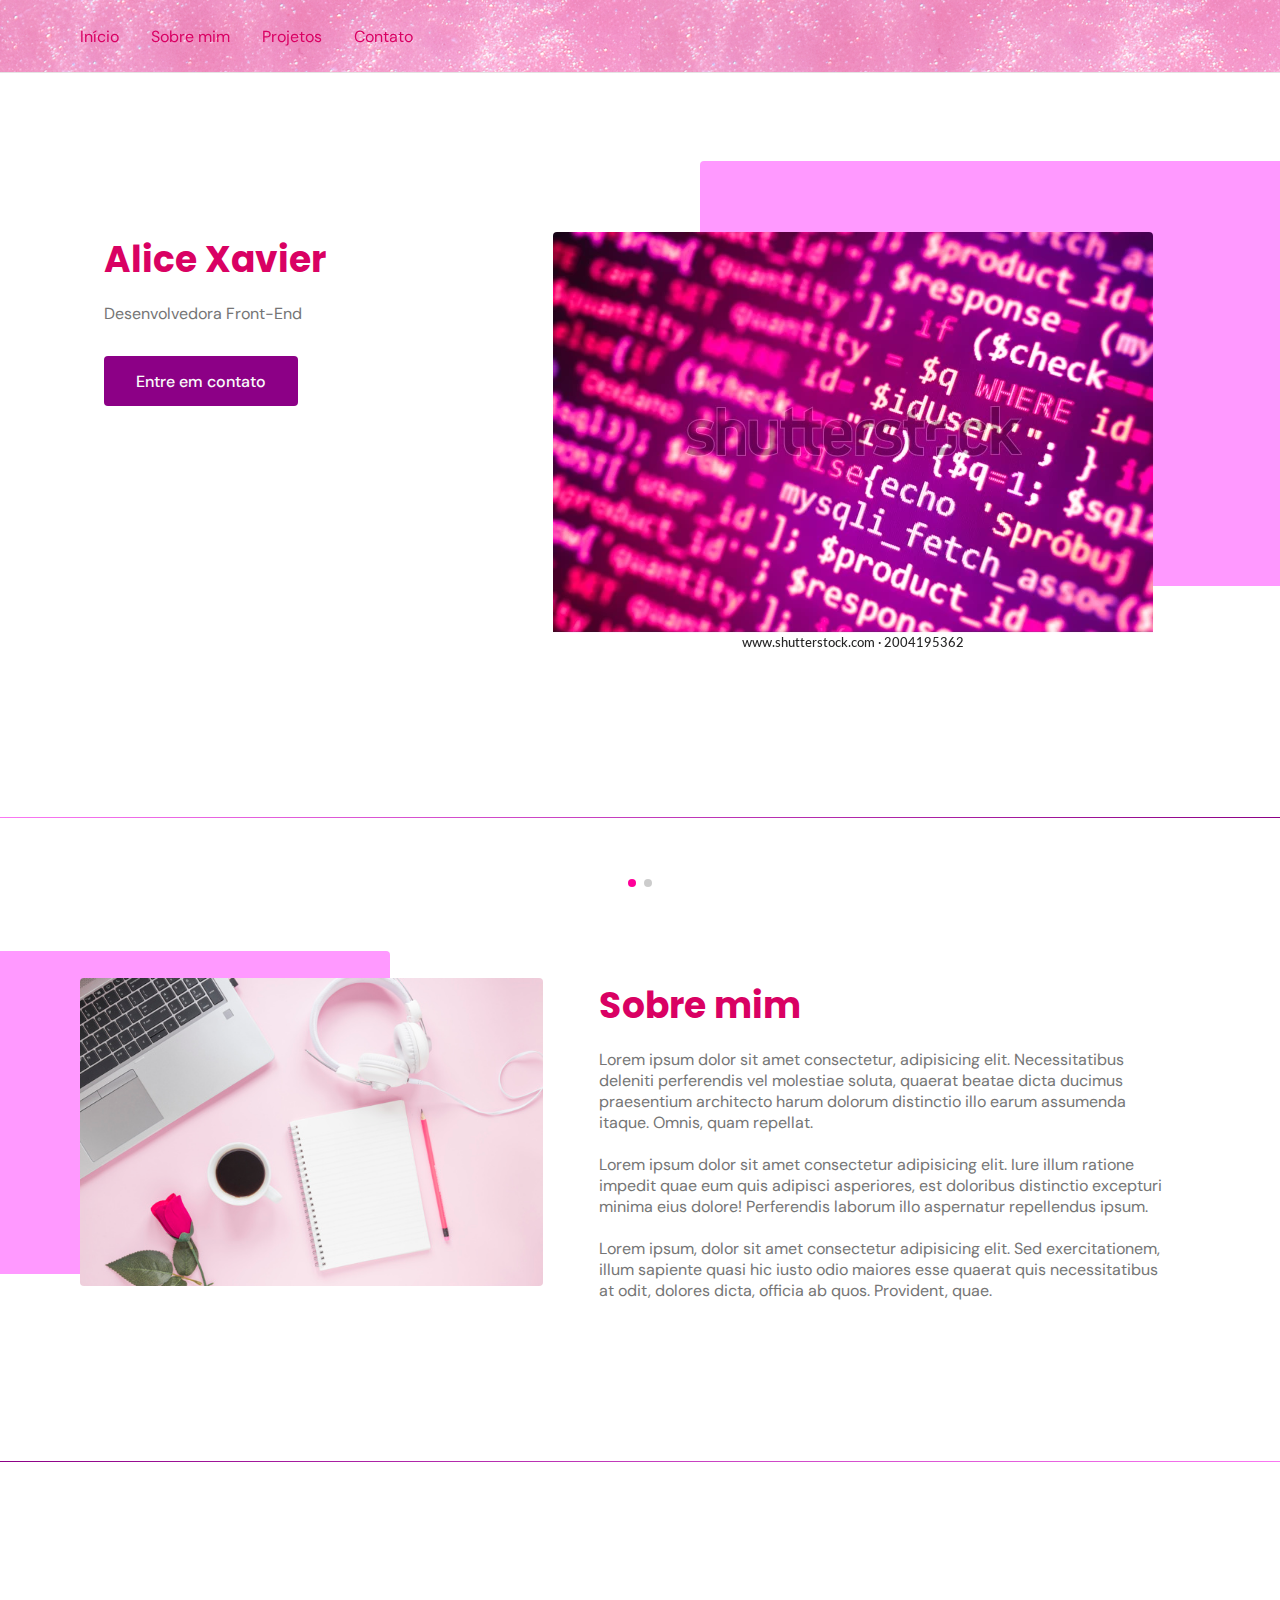
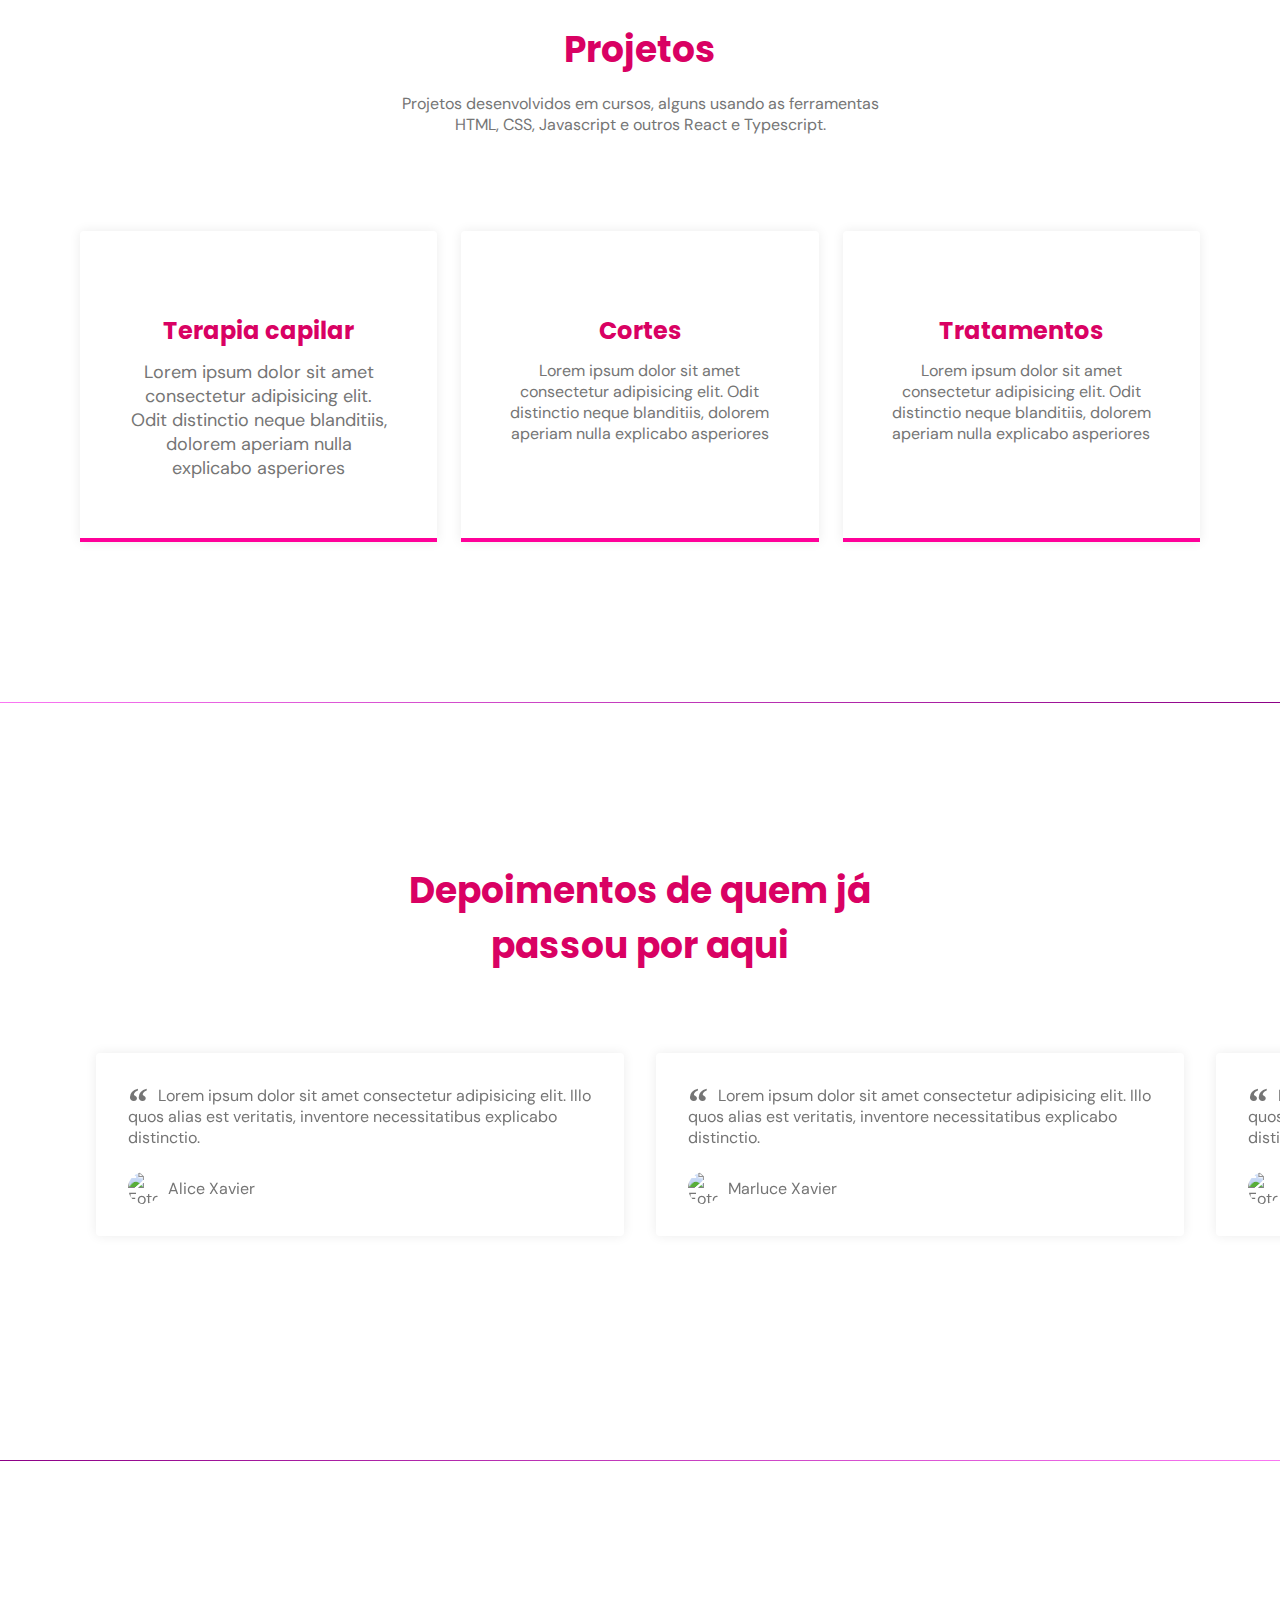
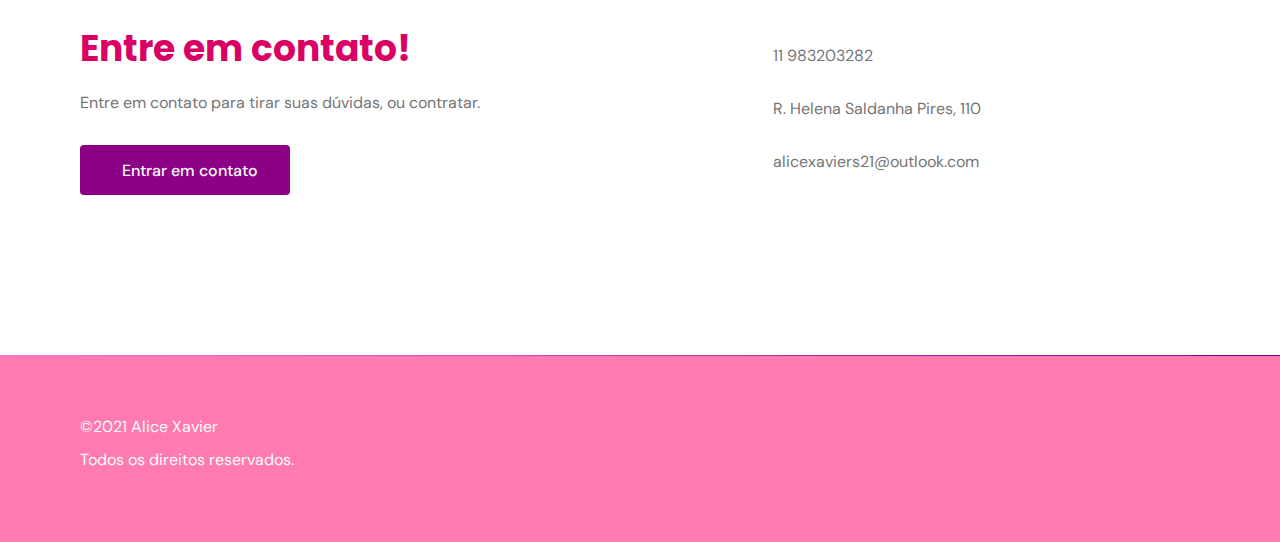
==== index.html @ 35541f6b "first commit" ====
<!DOCTYPE html>
<html lang="pt_BR">
  <head>
    <!-- PAGE INFO -->
    <meta charset="UTF-8" />
    <meta name="viewport" content="width=device-width, initial-scale=1.0" />
    <title>OriginSix</title>

    <!-- Icones -->
    <link rel="stylesheet" href="assets/fonts/style.css" />

    <!-- Swiper -->
    <link
      rel="stylesheet"
      href="https://unpkg.com/swiper/swiper-bundle.min.css"
    />

    <!-- STYLES -->
    <link rel="stylesheet" href="./assets/styles/style.css" />

    <!-- Fonts -->
    <link rel="preconnect" href="https://fonts.gstatic.com" />
    <link
      href="https://fonts.googleapis.com/css2?family=DM+Sans:wght@400;500;700&family=Poppins:wght@400;500;700&display=swap"
      rel="stylesheet"
    />
  </head>
  <body>
    <header id="header">
      <nav class="container">
        <!-- menu -->
        <div class="menu">
          <ul class="grid">
            <li><a class="title" href="#home">Início</a></li>
            <li><a class="title" href="#about">Sobre mim</a></li>
            <li><a class="title" href="#services">Projetos</a></li>
            <li><a class="title" href="#contact">Contato</a></li>
          </ul>
        </div>
        <!-- /menu -->
        <div class="toggle icon-menu"></div>
        <div class="toggle icon-close"></div>
      </nav>
    </header>

    <main>
      <!-- HOME -->
      <section class="section" id="home">
        <div class="container grid">
          <div class="image">
            <img src="./assets/images/provisória.webp" alt="códigos de html" />
          </div>
          <div class="text">
            <h2 class="title">Alice Xavier</h2>
            <p>Desenvolvedora Front-End</p>
            <a
              class="button"
              target="_blank"
              href="https://api.whatsapp.com/send?phone=+5511983203282&text=Oi! Gostaria de marcar um horario para um bate papo."
              >Entre em contato</a
            >
          </div>
        </div>
      </section>

      <div class="divider-1"></div>

      <!-- ABOUT -->
      <section class="section" id="about">
        <div class="container grid">
          <div class="image">
            <img
              src="./assets/images/provisoria3.jpg"
              alt="foto de um notbook"
            />
          </div>
          <div class="text">
            <h2 class="title">Sobre mim</h2>
            <p>
              Lorem ipsum dolor sit amet consectetur, adipisicing elit.
              Necessitatibus deleniti perferendis vel molestiae soluta, quaerat
              beatae dicta ducimus praesentium architecto harum dolorum
              distinctio illo earum assumenda itaque. Omnis, quam repellat.
            </p>
            <br />
            <p>
              Lorem ipsum dolor sit amet consectetur adipisicing elit. Iure
              illum ratione impedit quae eum quis adipisci asperiores, est
              doloribus distinctio excepturi minima eius dolore! Perferendis
              laborum illo aspernatur repellendus ipsum.
            </p>
            <br />
            <p>
              Lorem ipsum, dolor sit amet consectetur adipisicing elit. Sed
              exercitationem, illum sapiente quasi hic iusto odio maiores esse
              quaerat quis necessitatibus at odit, dolores dicta, officia ab
              quos. Provident, quae.
            </p>
          </div>
        </div>
      </section>

      <div class="divider-2"></div>

      <!-- SERVICES -->
      <section class="section" id="services">
        <div class="container grid">
          <header>
            <h2 class="title">Projetos</h2>
            <p>
              Projetos desenvolvidos em cursos, alguns usando as ferramentas
              HTML, CSS, Javascript e outros React e Typescript.
            </p>
          </header>
          <div class="cards grid">
            <div class="card">
              <i class="icon-woman-hair"></i>
              <h3 class="title">Terapia capilar</h3>
              <p class="subtitle">
                Lorem ipsum dolor sit amet consectetur adipisicing elit. Odit
                distinctio neque blanditiis, dolorem aperiam nulla explicabo
                asperiores
              </p>
            </div>
            <div class="card">
              <i class="icon-trim"></i>
              <h3 class="title">Cortes</h3>
              <p>
                Lorem ipsum dolor sit amet consectetur adipisicing elit. Odit
                distinctio neque blanditiis, dolorem aperiam nulla explicabo
                asperiores
              </p>
            </div>
            <div class="card">
              <i class="icon-cosmetic"></i>
              <h3 class="title">Tratamentos</h3>
              <p>
                Lorem ipsum dolor sit amet consectetur adipisicing elit. Odit
                distinctio neque blanditiis, dolorem aperiam nulla explicabo
                asperiores
              </p>
            </div>
          </div>
        </div>
      </section>

      <div class="divider-1"></div>

      <!-- TESTIMONIALS -->
      <section class="section" id="testimonials">
        <div class="container">
          <header>
            <h2 class="title">Depoimentos de quem já passou por aqui</h2>
          </header>

          <div class="testimonials swiper-container">
            <div class="swiper-wrapper">
              <div class="testimonial swiper-slide">
                <blockquote>
                  <p>
                    <span>&ldquo;</span>
                    Lorem ipsum dolor sit amet consectetur adipisicing elit.
                    Illo quos alias est veritatis, inventore necessitatibus
                    explicabo distinctio.
                  </p>
                  <cite>
                    <img src="assets/fotos/pp.jpg" alt="Foto de Alice Xavier" />
                    Alice Xavier
                  </cite>
                </blockquote>
              </div>

              <div class="testimonial swiper-slide">
                <blockquote>
                  <p>
                    <span>&ldquo;</span>
                    Lorem ipsum dolor sit amet consectetur adipisicing elit.
                    Illo quos alias est veritatis, inventore necessitatibus
                    explicabo distinctio.
                  </p>
                  <cite>
                    <img
                      src="assets/fotos/13.jpg"
                      alt="Foto de Marluce Xavier"
                    />
                    Marluce Xavier
                  </cite>
                </blockquote>
              </div>

              <div class="testimonial swiper-slide">
                <blockquote>
                  <p>
                    <span>&ldquo;</span>
                    Lorem ipsum dolor sit amet consectetur adipisicing elit.
                    Illo quos alias est veritatis, inventore necessitatibus
                    explicabo distinctio.
                  </p>
                  <cite>
                    <img src="assets/fotos/12.jpg" alt="Foto de Aline Xavier" />
                    Aline Xavier
                  </cite>
                </blockquote>
              </div>
            </div>

            <div class="swiper-pagination"></div>
          </div>
        </div>
      </section>

      <div class="divider-2"></div>

      <!-- CONTACT -->
      <section class="section" id="contact">
        <div class="container grid">
          <div class="text">
            <h2 class="title">Entre em contato!</h2>
            <p>Entre em contato para tirar suas dúvidas, ou contratar.</p>
            <a
              href="https://api.whatsapp.com/send?phone=+5511983203282&text=Oi! Gostaria de marcar um horario para um bate papo."
              class="button"
              target="_blank"
              ><i class="icon-whatsapp"></i> Entrar em contato</a
            >
          </div>

          <div class="links">
            <ul class="grid">
              <li><i class="icon-phone"></i> 11 983203282</li>
              <li>
                <i class="icon-map-pin"></i> R. Helena Saldanha Pires, 110
              </li>
              <li><i class="icon-mail"></i> alicexaviers21@outlook.com</li>
            </ul>
          </div>
        </div>
      </section>

      <div class="divider-1"></div>
    </main>

    <footer class="section">
      <div class="container grid">
        <div class="brand">
          <a class="logo logo-alt" href="#home"></a>
          <p>&copy;2021 Alice Xavier</p>
          <p>Todos os direitos reservados.</p>
        </div>

        <div class="social">
          <a href="https://instagram.com" target="_blank">
            <i class="icon-instagram"></i>
          </a>
          <a href="https://facebook.com" target="_blank">
            <i class="icon-facebook"></i>
          </a>
          <a href="https://youtube.com" target="_blank">
            <i class="icon-youtube"></i>
          </a>
        </div>
      </div>
    </footer>

    <a href="#home" class="back-to-top"><i class="icon-arrow-up"></i></a>

    <!-- swiper -->
    <script src="https://unpkg.com/swiper/swiper-bundle.min.js"></script>

    <!-- scrollreveal -->
    <script src="https://unpkg.com/scrollreveal"></script>

    <!-- main.js -->
    <script src="main.js"></script>
  </body>
</html>
---- assets/styles/style.css ----
* {
  margin: 0;
  padding: 0;
  box-sizing: border-box;
}

ul {
  list-style: none;
}

a {
  text-decoration: none;
}

img {
  width: 100%;
  height: auto;
}

:root {
  --header-height: 4.5rem;
  --hue: 159;
  --pink: #fe007f;
  --pink-light: #ff7ab0;
  --rose: #ff0099;
  --purple: #8c0086;
  --purple-light: #fa77f3;
  --purple-hover: #cc33cc;
  --rosa-bebe: #ff99ff;
  --rosa-menu: #d90163;

  --text-color: hsl(0 0% 46%);
  --text-color-light: hsl(0 0% 98%);

  /* Fonts */
  --title-font-size: 1.875rem;
  --subtitle-font-size: 1rem;

  --title-font: "Poppins", sans-serif;
  --body-font: "DM Sans", sans-serif;
}

html {
  scroll-behavior: smooth;
}

body {
  font: 400 1rem var(--body-font);
  color: var(--text-color);
  background: var(--body-color);

  -webkit-font-smoothing: antialiased;
}

.title {
  font: 700 var(--title-font-size) var(--title-font);
  color: var(--rosa-menu);
  -webkit-font-smoothing: auto;
}

.button {
  background: var(--purple);
  color: var(--text-color-light);
  height: 3.5rem;
  display: inline-flex;
  align-items: center;
  padding: 0 2rem;
  border-radius: 0.25rem;
  font: 500 1rem var(--body-font);
  transition: background 0.3s;
}

.button:hover {
  background: var(--purple-hover);
}

.divider-1 {
  height: 1px;
  background: linear-gradient(270deg, var(--purple), var(--purple-light));
}

.divider-2 {
  height: 1px;
  background: linear-gradient(270deg, var(--purple-light), var(--purple));
}

.container {
  margin-left: 1.5rem;
  margin-right: 1.5rem;
}

.grid {
  display: grid;
  gap: 2rem;
}

.section {
  padding: calc(5rem + var(--header-height)) 0;
}

.section .title {
  margin-bottom: 1rem;
}

.section .subtitle {
  font-size: var(--subtitle-font-size);
}

.section header {
  margin-bottom: 4rem;
}

.section header strong {
  color: var(--base-color);
}

#header {
  border-bottom: 1px solid #e4e4e4;
  margin-bottom: 2rem;
  display: flex;

  width: 100%;
  position: fixed;
  top: 0;
  left: 0;
  z-index: 100;
  background: url(../images/brilhos.png);
}

#header.scroll {
  box-shadow: 0px 0px 12px rgba(0, 0, 0, 0.15);
}

nav {
  height: var(--header-height);
  display: flex;
  align-items: center;
  justify-content: space-between;
  width: 100%;
}

nav ul li {
  text-align: center;
}

nav ul li a {
  transition: color 0.2s;
  position: relative;
}

nav ul li a:hover,
nav ul li a.active {
  color: var(--rose);
}

nav ul li a::after {
  content: "";
  width: 0%;
  height: 2px;
  background: var(--rose);

  position: absolute;
  left: 0;
  bottom: -1.5rem;

  transition: width 0.2s;
}

nav ul li a:hover::after,
nav ul li a.active::after {
  width: 100%;
}

nav .menu {
  opacity: 0;
  visibility: hidden;
  top: -20rem;
  transition: 0.2s;
}

nav .menu ul {
  display: none;
}

nav.show .menu {
  opacity: 1;
  visibility: visible;

  background: var(--body-color);

  height: 100vh;
  width: 100vw;

  position: fixed;
  top: 0;
  left: 0;

  display: grid;
  place-content: center;
}

nav.show .menu ul {
  display: grid;
}

nav.show ul.grid {
  gap: 4rem;
}

.toggle {
  color: var(--base-color);
  font-size: 1.5rem;
  cursor: pointer;
}

nav .icon-close {
  visibility: hidden;
  opacity: 0;

  position: absolute;
  right: 1.5rem;
  top: -1.5rem;
  transition: 0.2s;
}

nav.show div.icon-close {
  visibility: visible;
  opacity: 1;
  top: 1.5rem;
}

#home {
  overflow: hidden;
}

#home .container {
  margin: 0;
}

#home .image {
  position: relative;
}

#home .image::before {
  content: "";
  height: 100%;
  width: 100%;
  background: var(--rosa-bebe);
  position: absolute;
  top: -16.8%;
  left: 16.7%;
  z-index: 0;
}

#home .image img {
  position: relative;
  right: 2.93rem;
}

#home .image img,
#home .image::before {
  border-radius: 0.25rem;
}

#home .text {
  margin-left: 1.5rem;
  margin-right: 1.5rem;
  text-align: center;
}

#home .text h1 {
  margin-bottom: 1rem;
}

#home .text p {
  margin-bottom: 2rem;
}

/* ***************************** */
#about {
  background: white;
}

#about .container {
  margin: 0;
}

#about .image {
  position: relative;
}

#about .image::before {
  content: "";
  height: 100%;
  width: 100%;
  background: var(--rosa-bebe);
  position: absolute;
  top: -8.3%;
  left: -33%;
  z-index: 0;
}

#about .image img {
  position: relative;
}

#about .image img,
#about .image::before {
  border-radius: 0.25rem;
}

#about .text {
  margin-left: 1.5rem;
  margin-right: 1.5rem;
}

.cards.grid {
  gap: 1.5rem;
}

.card {
  padding: 3.625rem 2rem;
  box-shadow: 0px 0px 12px rgba(0, 0, 0, 0.08);
  border-bottom: 0.25rem solid var(--rose);
  border-radius: 0.25rem 0.25rem 0 0;
  text-align: center;
}

.card i {
  display: block;
  margin-bottom: 1.5rem;
  font-size: 5rem;
  color: var(--base-color);
}

.card .title {
  font-size: 1.5rem;
  margin-bottom: 0.75rem;
}

/* Testemunhas */

#testimonials {
  background: white;
}
#testimonials .container {
  margin-left: 0;
  margin-right: 0;
}

#testimonials header {
  margin-bottom: 0;
  margin-left: 1.5rem;
  margin-right: 1.5rem;
}

#testimonials blockquote {
  padding: 2rem;
  box-shadow: 0px 0px 12px rgba(0, 0, 0, 0.08);
  border-radius: 0.25rem;
}

#testimonials blockquote p {
  position: relative;
  text-indent: 1.875rem;
  margin-bottom: 1.5rem;
  color: var(--title-color);
}

#testimonials blockquote p span {
  font: 700 2.5rem serif;
  position: absolute;
  top: -0.375rem;
  left: -1.875rem;
  color: var(--base-color);
}

#testimonials cite {
  display: flex;
  align-items: center;
  font-style: normal;
}

#testimonials cite img {
  width: 2rem;
  height: 2rem;
  object-fit: cover;
  clip-path: circle();
  margin-right: 0.5rem;
}

/* Carrosel */
.swiper-slide {
  height: auto;
  padding: 4rem 1rem;
}

.swiper-pagination-bullet-active {
  background: var(--rose);
}

/* Contato */

#contact .grid {
  gap: 4rem;
}

#contact .text p {
  margin-bottom: 2rem;
}

#contact .button i,
#contact ul li i {
  font-size: 1.5rem;
  margin-right: 0.625rem;
}

#contact ul.grid {
  gap: 2rem;
}

#contact ul li {
  display: flex;
  align-items: center;
}

#contact ul li i {
  color: var(--base-color);
}

/* footer */

footer {
  background: var(--pink-light);
}

footer.section {
  padding: 4rem 0;
}

footer .brand p {
  color: var(--text-color-light);
  margin-bottom: 0.75rem;
}

footer i {
  font-size: 1.5rem;
  color: var(--text-color-light);
}

footer .social a {
  margin-right: 2rem;
  transition: 0.3s;
  display: inline-block;
}

footer .social a:hover {
  transform: translateY(-8px);
}

/* Back to top */

.back-to-top {
  background: var(--rose);
  color: var(--text-color-light);

  position: fixed;
  right: 1rem;
  bottom: 1rem;

  padding: 0.5rem;
  clip-path: circle();

  font-size: 1.5rem;
  line-height: 0;

  visibility: hidden;
  opacity: 0;

  transition: 0.3s;
  transform: translateY(100%);
}

.back-to-top.show {
  visibility: visible;
  opacity: 1;
  transform: translateY(0);
}

/* RESPONSIVIDADE  */
@media (min-width: 1200px) {
  .container {
    max-width: 1120px;
    margin-left: auto;
    margin-right: auto;
  }

  .section {
    padding: 10rem 0;
  }

  .section header,
  #testimonials header {
    max-width: 32rem;
    text-align: center;
    margin-left: auto;
    margin-right: auto;
  }

  .button {
    height: 3.125rem;
  }

  nav .menu {
    opacity: 1;
    visibility: visible;
    top: 0;
  }

  nav .menu ul {
    display: flex;
    gap: 2rem;
  }

  nav .menu ul li a.title {
    font: 400 1rem var(--body-font);
    -webkit-font-smoothing: antialiased;
  }

  nav .menu ul li a.title.active {
    font-weight: bold;
    -webkit-font-smoothing: auto;
  }

  nav .icon-menu {
    display: none;
  }

  main {
    margin-top: var(--header-height);
  }
  /* home */

  #home .container {
    grid-auto-flow: column;
    justify-content: space-between;
    margin: 0 auto;
  }

  #home .image {
    order: 1;
  }

  #home .text {
    order: 0;
    max-width: 24rem;
    text-align: left;
  }

  #about .container {
    margin: 0 auto;
    grid-auto-flow: column;
  }

  /* Services */

  .cards {
    grid-template-columns: 1fr 1fr 1fr;
  }

  .card {
    padding-left: 3rem;
    padding-right: 3rem;
  }

  /* Testimonials */
  #testimonials .container {
    margin-left: auto;
    margin-right: auto;
  }

  /* Contact */
  #contact .container {
    grid-auto-flow: column;
    align-items: center;
  }

  #contact .text {
    max-width: 25rem;
  }

  /* footer */
  footer.section {
    padding: 3.75rem 0;
  }

  footer .container {
    grid-auto-flow: column;
    align-items: center;
    justify-content: space-between;
  }
}

@media (min-width: 992px) {
  :root {
    --title-font-size: 2.25rem;
    --subtitle-font-size: 1.125rem;
  }
}
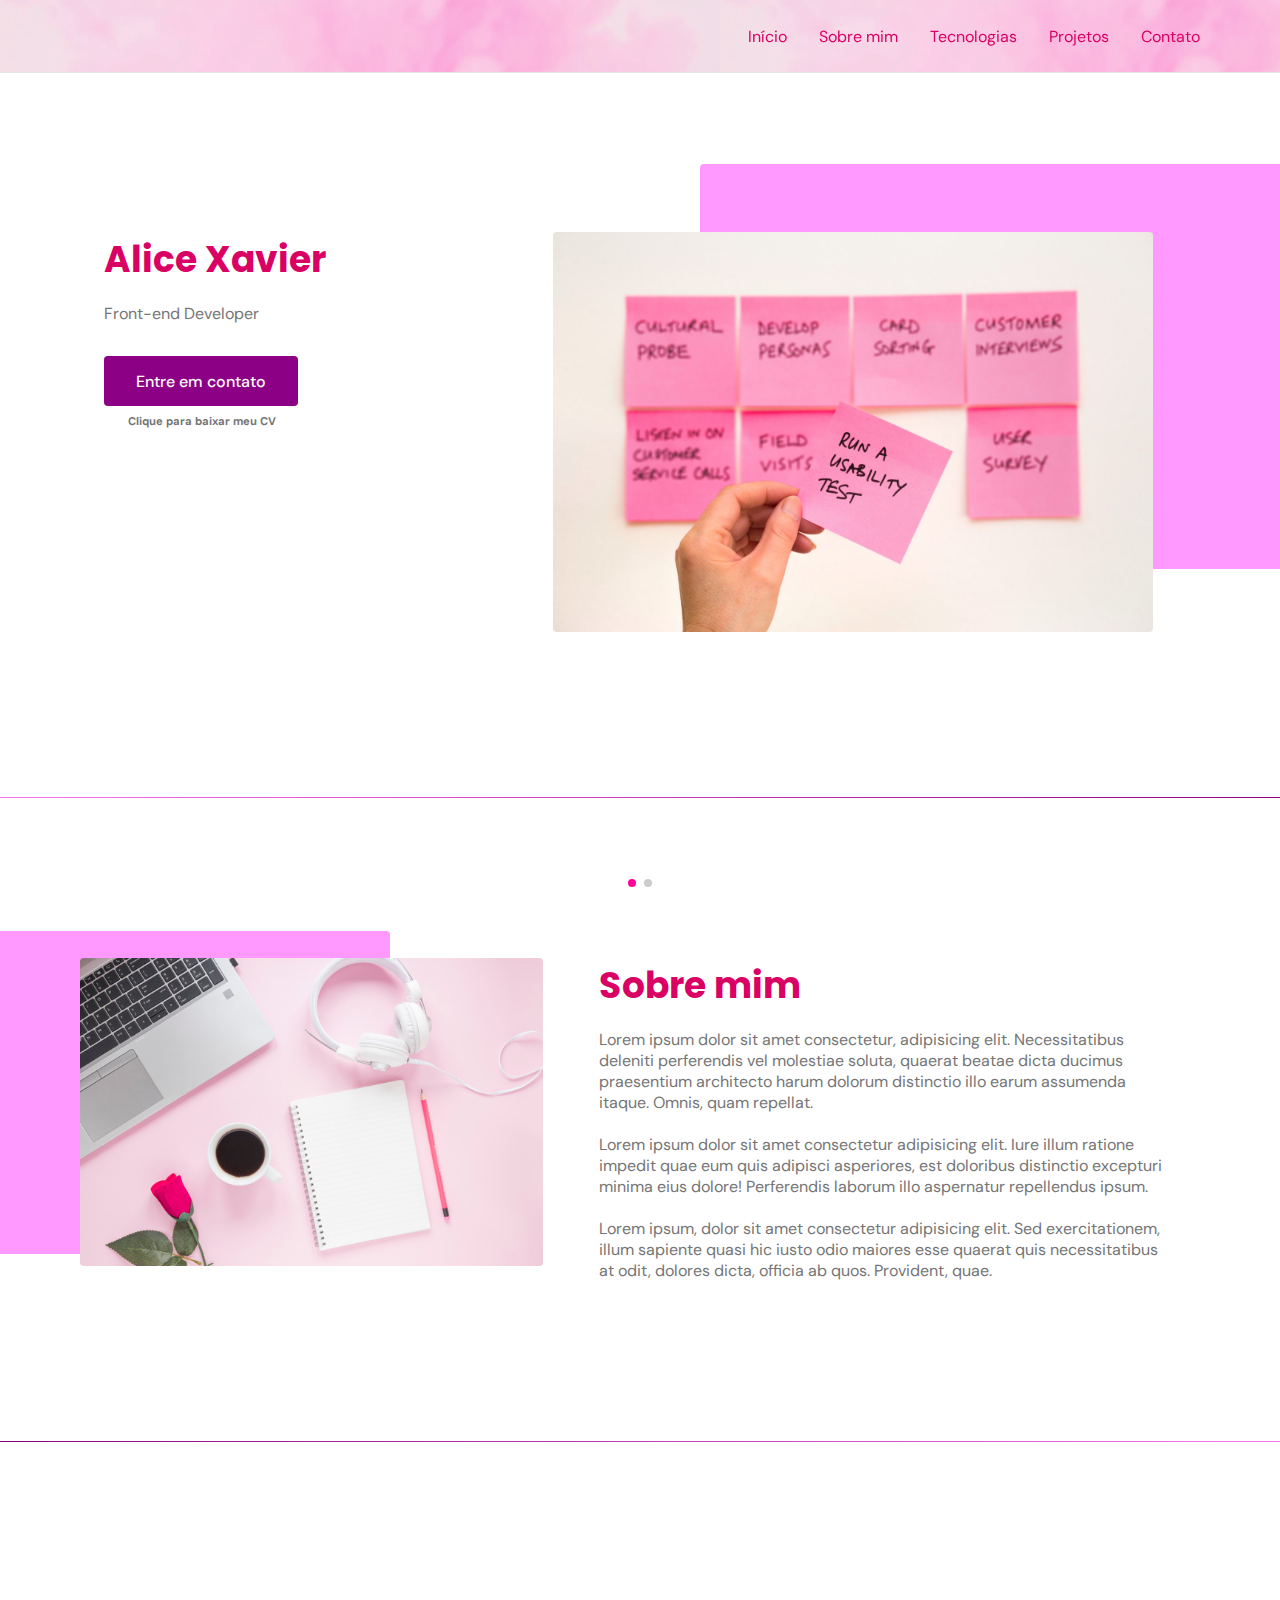
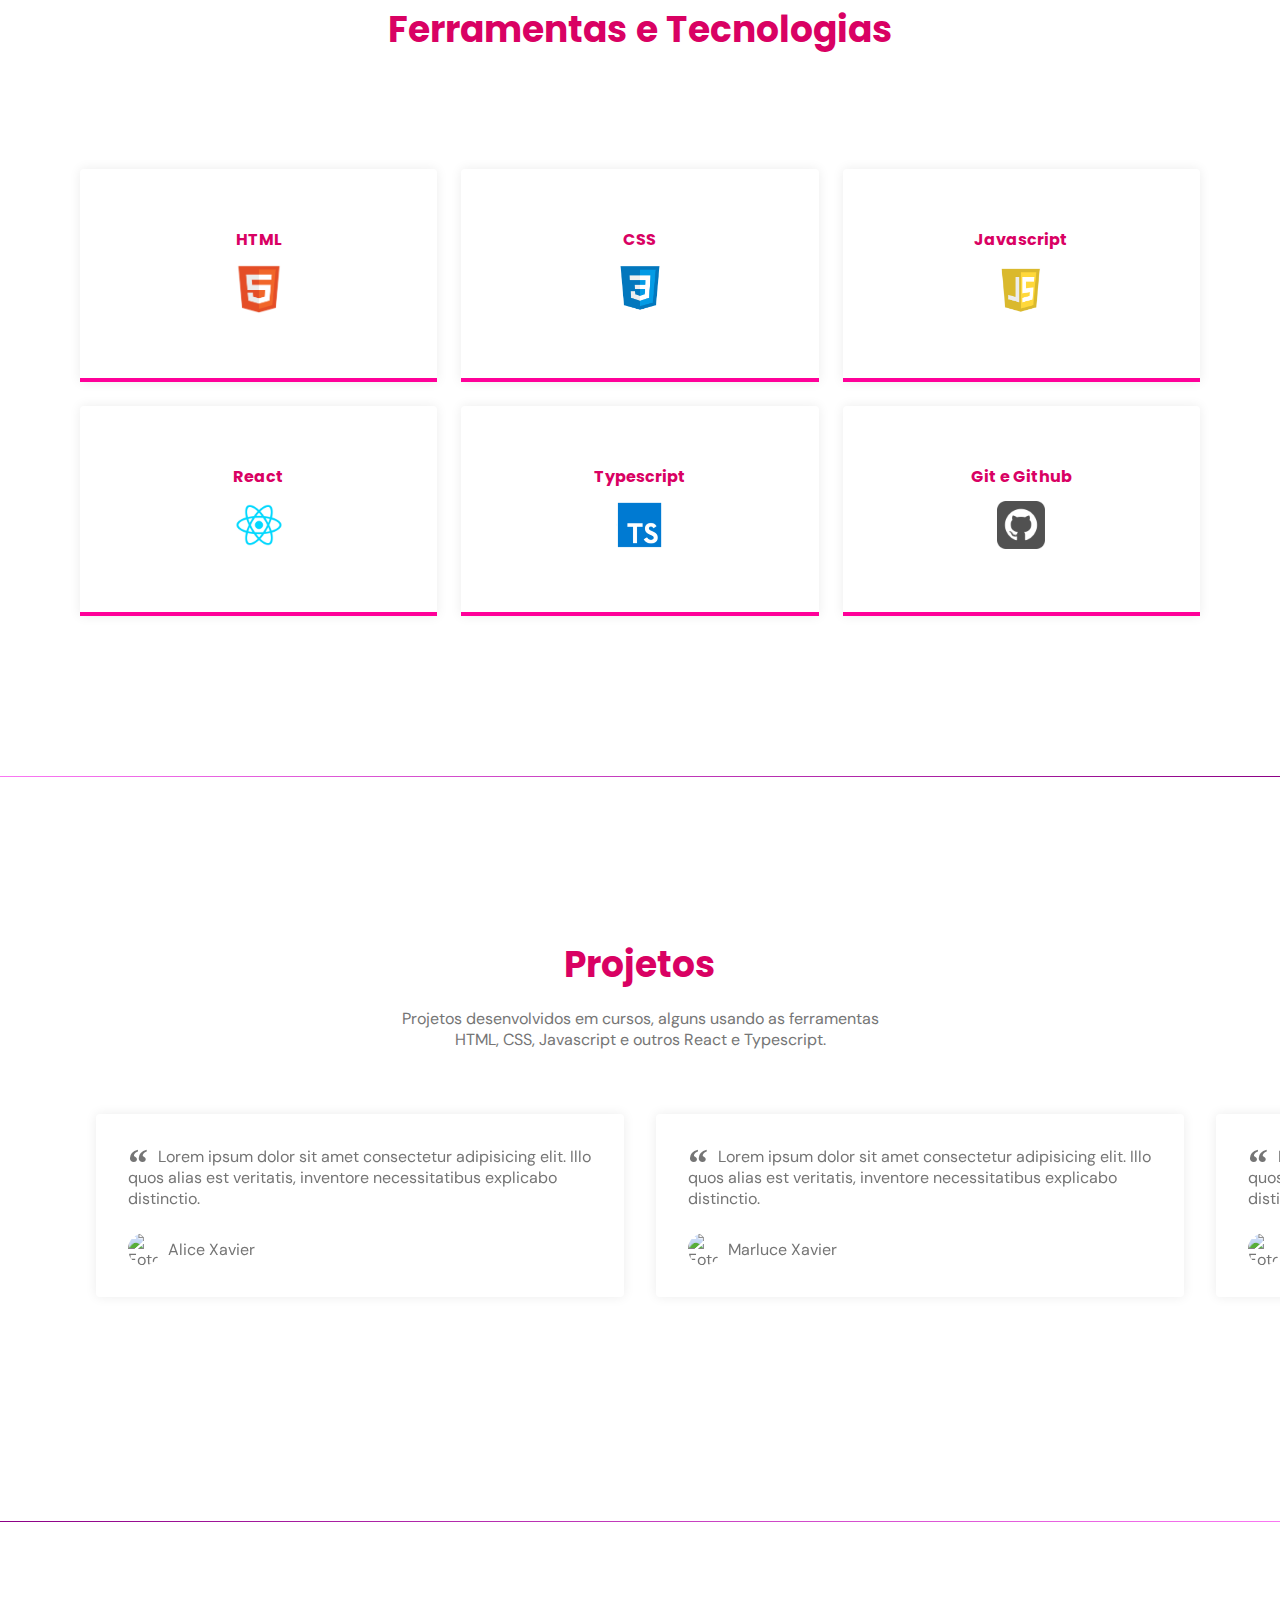
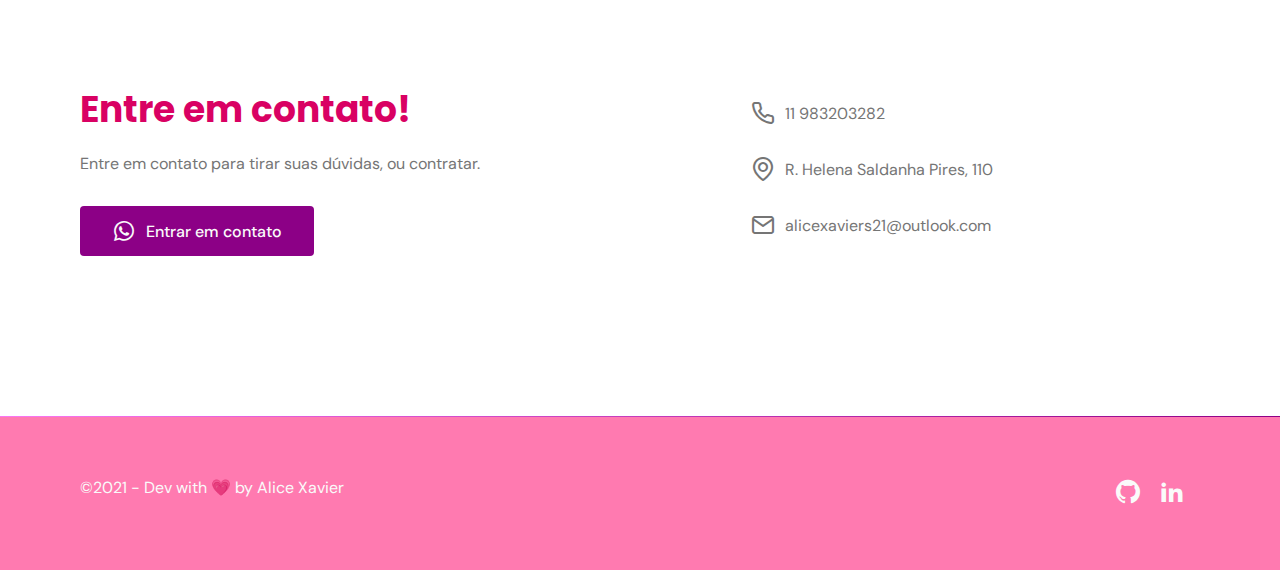
==== commit 9d1f4ac8: "adc technologies" ====
--- a/index.html
+++ b/index.html
@@ -4,7 +4,7 @@
     <!-- PAGE INFO -->
     <meta charset="UTF-8" />
     <meta name="viewport" content="width=device-width, initial-scale=1.0" />
-    <title>OriginSix</title>
+    <title>Portfólio - Alice Xavier</title>
 
     <!-- Icones -->
     <link rel="stylesheet" href="assets/fonts/style.css" />
@@ -33,11 +33,12 @@
           <ul class="grid">
             <li><a class="title" href="#home">Início</a></li>
             <li><a class="title" href="#about">Sobre mim</a></li>
-            <li><a class="title" href="#services">Projetos</a></li>
+            <li><a class="title" href="#services">Tecnologias</a></li>
+            <li><a class="title" href="#testimonials">Projetos</a></li>
             <li><a class="title" href="#contact">Contato</a></li>
           </ul>
         </div>
-        <!-- /menu -->
+
         <div class="toggle icon-menu"></div>
         <div class="toggle icon-close"></div>
       </nav>
@@ -48,17 +49,20 @@
       <section class="section" id="home">
         <div class="container grid">
           <div class="image">
-            <img src="./assets/images/provisória.webp" alt="códigos de html" />
+            <img src="./assets/images/pc-frases.jpg" alt="códigos de html" />
           </div>
           <div class="text">
             <h2 class="title">Alice Xavier</h2>
-            <p>Desenvolvedora Front-End</p>
+            <p>Front-end Developer</p>
             <a
               class="button"
               target="_blank"
               href="https://api.whatsapp.com/send?phone=+5511983203282&text=Oi! Gostaria de marcar um horario para um bate papo."
               >Entre em contato</a
             >
+            <a class="cv" href="./assets/documents/CV-AliceXavier.docx" download
+              >Clique para baixar meu CV
+            </a>
           </div>
         </div>
       </section>
@@ -102,43 +106,42 @@
 
       <div class="divider-2"></div>
 
-      <!-- SERVICES -->
+      <!-- Ferramentas e tecnologias -->
       <section class="section" id="services">
         <div class="container grid">
           <header>
-            <h2 class="title">Projetos</h2>
-            <p>
-              Projetos desenvolvidos em cursos, alguns usando as ferramentas
-              HTML, CSS, Javascript e outros React e Typescript.
-            </p>
+            <h2 class="title">Ferramentas e Tecnologias</h2>
           </header>
           <div class="cards grid">
             <div class="card">
-              <i class="icon-woman-hair"></i>
-              <h3 class="title">Terapia capilar</h3>
-              <p class="subtitle">
-                Lorem ipsum dolor sit amet consectetur adipisicing elit. Odit
-                distinctio neque blanditiis, dolorem aperiam nulla explicabo
-                asperiores
-              </p>
-            </div>
-            <div class="card">
-              <i class="icon-trim"></i>
-              <h3 class="title">Cortes</h3>
-              <p>
-                Lorem ipsum dolor sit amet consectetur adipisicing elit. Odit
-                distinctio neque blanditiis, dolorem aperiam nulla explicabo
-                asperiores
-              </p>
-            </div>
-            <div class="card">
-              <i class="icon-cosmetic"></i>
-              <h3 class="title">Tratamentos</h3>
-              <p>
-                Lorem ipsum dolor sit amet consectetur adipisicing elit. Odit
-                distinctio neque blanditiis, dolorem aperiam nulla explicabo
-                asperiores
-              </p>
+              <h3 class="title">HTML</h3>
+              <img src="./assets/images/logo-html.png" alt="logo html" />
+            </div>
+            <div class="card">
+              <h3 class="title">CSS</h3>
+              <img src="./assets/images/logo-css.png" alt="logo css" />
+            </div>
+            <div class="card">
+              <h3 class="title">Javascript</h3>
+              <img
+                src="./assets/images/logo-javascript.png"
+                alt="logo javascript"
+              />
+            </div>
+            <div class="card">
+              <h3 class="title">React</h3>
+              <img src="./assets/images/logo-react.png" alt="logo react" />
+            </div>
+            <div class="card">
+              <h3 class="title">Typescript</h3>
+              <img
+                src="./assets/images/logo-typescript.png"
+                alt="logo typescript"
+              />
+            </div>
+            <div class="card">
+              <h3 class="title">Git e Github</h3>
+              <img src="./assets/images/logo-github.png" alt="logo github" />
             </div>
           </div>
         </div>
@@ -146,11 +149,15 @@
 
       <div class="divider-1"></div>
 
-      <!-- TESTIMONIALS -->
+      <!-- PROJETOS -->
       <section class="section" id="testimonials">
         <div class="container">
           <header>
-            <h2 class="title">Depoimentos de quem já passou por aqui</h2>
+            <h2 class="title">Projetos</h2>
+            <p>
+              Projetos desenvolvidos em cursos, alguns usando as ferramentas
+              HTML, CSS, Javascript e outros React e Typescript.
+            </p>
           </header>
 
           <div class="testimonials swiper-container">
@@ -164,7 +171,7 @@
                     explicabo distinctio.
                   </p>
                   <cite>
-                    <img src="assets/fotos/pp.jpg" alt="Foto de Alice Xavier" />
+                    <img src="" alt="Foto de Alice Xavier" />
                     Alice Xavier
                   </cite>
                 </blockquote>
@@ -179,10 +186,7 @@
                     explicabo distinctio.
                   </p>
                   <cite>
-                    <img
-                      src="assets/fotos/13.jpg"
-                      alt="Foto de Marluce Xavier"
-                    />
+                    <img src="" alt="Foto de Marluce Xavier" />
                     Marluce Xavier
                   </cite>
                 </blockquote>
@@ -197,7 +201,7 @@
                     explicabo distinctio.
                   </p>
                   <cite>
-                    <img src="assets/fotos/12.jpg" alt="Foto de Aline Xavier" />
+                    <img src="" alt="Foto de Aline Xavier" />
                     Aline Xavier
                   </cite>
                 </blockquote>
@@ -244,19 +248,18 @@
       <div class="container grid">
         <div class="brand">
           <a class="logo logo-alt" href="#home"></a>
-          <p>&copy;2021 Alice Xavier</p>
-          <p>Todos os direitos reservados.</p>
+          <p>&copy;2021 - Dev with 💗 by Alice Xavier</p>
         </div>
 
         <div class="social">
-          <a href="https://instagram.com" target="_blank">
-            <i class="icon-instagram"></i>
+          <a href="https://github.com/alicexss" target="_blank">
+            <i class="icon-github1"></i>
           </a>
-          <a href="https://facebook.com" target="_blank">
-            <i class="icon-facebook"></i>
-          </a>
-          <a href="https://youtube.com" target="_blank">
-            <i class="icon-youtube"></i>
+          <a
+            href="https://www.linkedin.com/in/alice-xavier-546610203/"
+            target="_blank"
+          >
+            <i class="icon-linkedin2"></i>
           </a>
         </div>
       </div>
--- a/assets/fonts/style.css
+++ b/assets/fonts/style.css
@@ -0,0 +1,64 @@
+@font-face {
+  font-family: "icomoon";
+  src: url("fonts/icomoon.eot?y1g6fk");
+  src: url("fonts/icomoon.eot?y1g6fk#iefix") format("embedded-opentype"),
+    url("fonts/icomoon.ttf?y1g6fk") format("truetype"),
+    url("fonts/icomoon.woff?y1g6fk") format("woff"),
+    url("fonts/icomoon.svg?y1g6fk#icomoon") format("svg");
+  font-weight: normal;
+  font-style: normal;
+  font-display: block;
+}
+
+[class^="icon-"],
+[class*=" icon-"] {
+  /* use !important to prevent issues with browser extensions that change fonts */
+  font-family: "icomoon" !important;
+  /* speak: never;*/
+  font-style: normal;
+  font-weight: normal;
+  font-variant: normal;
+  text-transform: none;
+  line-height: 1;
+
+  /* Better Font Rendering =========== */
+  -webkit-font-smoothing: antialiased;
+  -moz-osx-font-smoothing: grayscale;
+}
+
+.icon-github:before {
+  content: "\e90d";
+}
+.icon-linkedin-square:before {
+  content: "\e90e";
+}
+.icon-arrow-up:before {
+  content: "\e90c";
+}
+.icon-close:before {
+  content: "\e900";
+}
+.icon-mail:before {
+  content: "\e904";
+}
+.icon-map-pin:before {
+  content: "\e905";
+}
+.icon-menu:before {
+  content: "\e906";
+}
+.icon-trim:before {
+  content: "\e907";
+}
+.icon-whatsapp:before {
+  content: "\e908";
+}
+.icon-phone:before {
+  content: "\e90b";
+}
+.icon-github1:before {
+  content: "\eab0";
+}
+.icon-linkedin2:before {
+  content: "\eaca";
+}
--- a/assets/styles/style.css
+++ b/assets/styles/style.css
@@ -124,7 +124,7 @@
   top: 0;
   left: 0;
   z-index: 100;
-  background: url(../images/brilhos.png);
+  background: url(../images/header.png);
 }
 
 #header.scroll {
@@ -176,6 +176,7 @@
   visibility: hidden;
   top: -20rem;
   transition: 0.2s;
+  margin-left: auto;
 }
 
 nav .menu ul {
@@ -186,7 +187,7 @@
   opacity: 1;
   visibility: visible;
 
-  background: var(--body-color);
+  background: white;
 
   height: 100vh;
   width: 100vw;
@@ -239,6 +240,7 @@
 
 #home .image {
   position: relative;
+  width: 600px;
 }
 
 #home .image::before {
@@ -276,6 +278,15 @@
   margin-bottom: 2rem;
 }
 
+#home .text .cv {
+  margin-left: 1rem;
+  color: var(--base-color);
+  font-size: 0.7rem;
+  display: flex;
+  padding: 0.5rem;
+  font-weight: 700;
+}
+
 /* ***************************** */
 #about {
   background: white;
@@ -334,8 +345,12 @@
 }
 
 .card .title {
-  font-size: 1.5rem;
+  font-size: 1rem;
   margin-bottom: 0.75rem;
+}
+
+.card img {
+  width: 3rem;
 }
 
 /* Testemunhas */
@@ -449,7 +464,7 @@
 }
 
 footer .social a {
-  margin-right: 2rem;
+  margin-right: 1rem;
   transition: 0.3s;
   display: inline-block;
 }
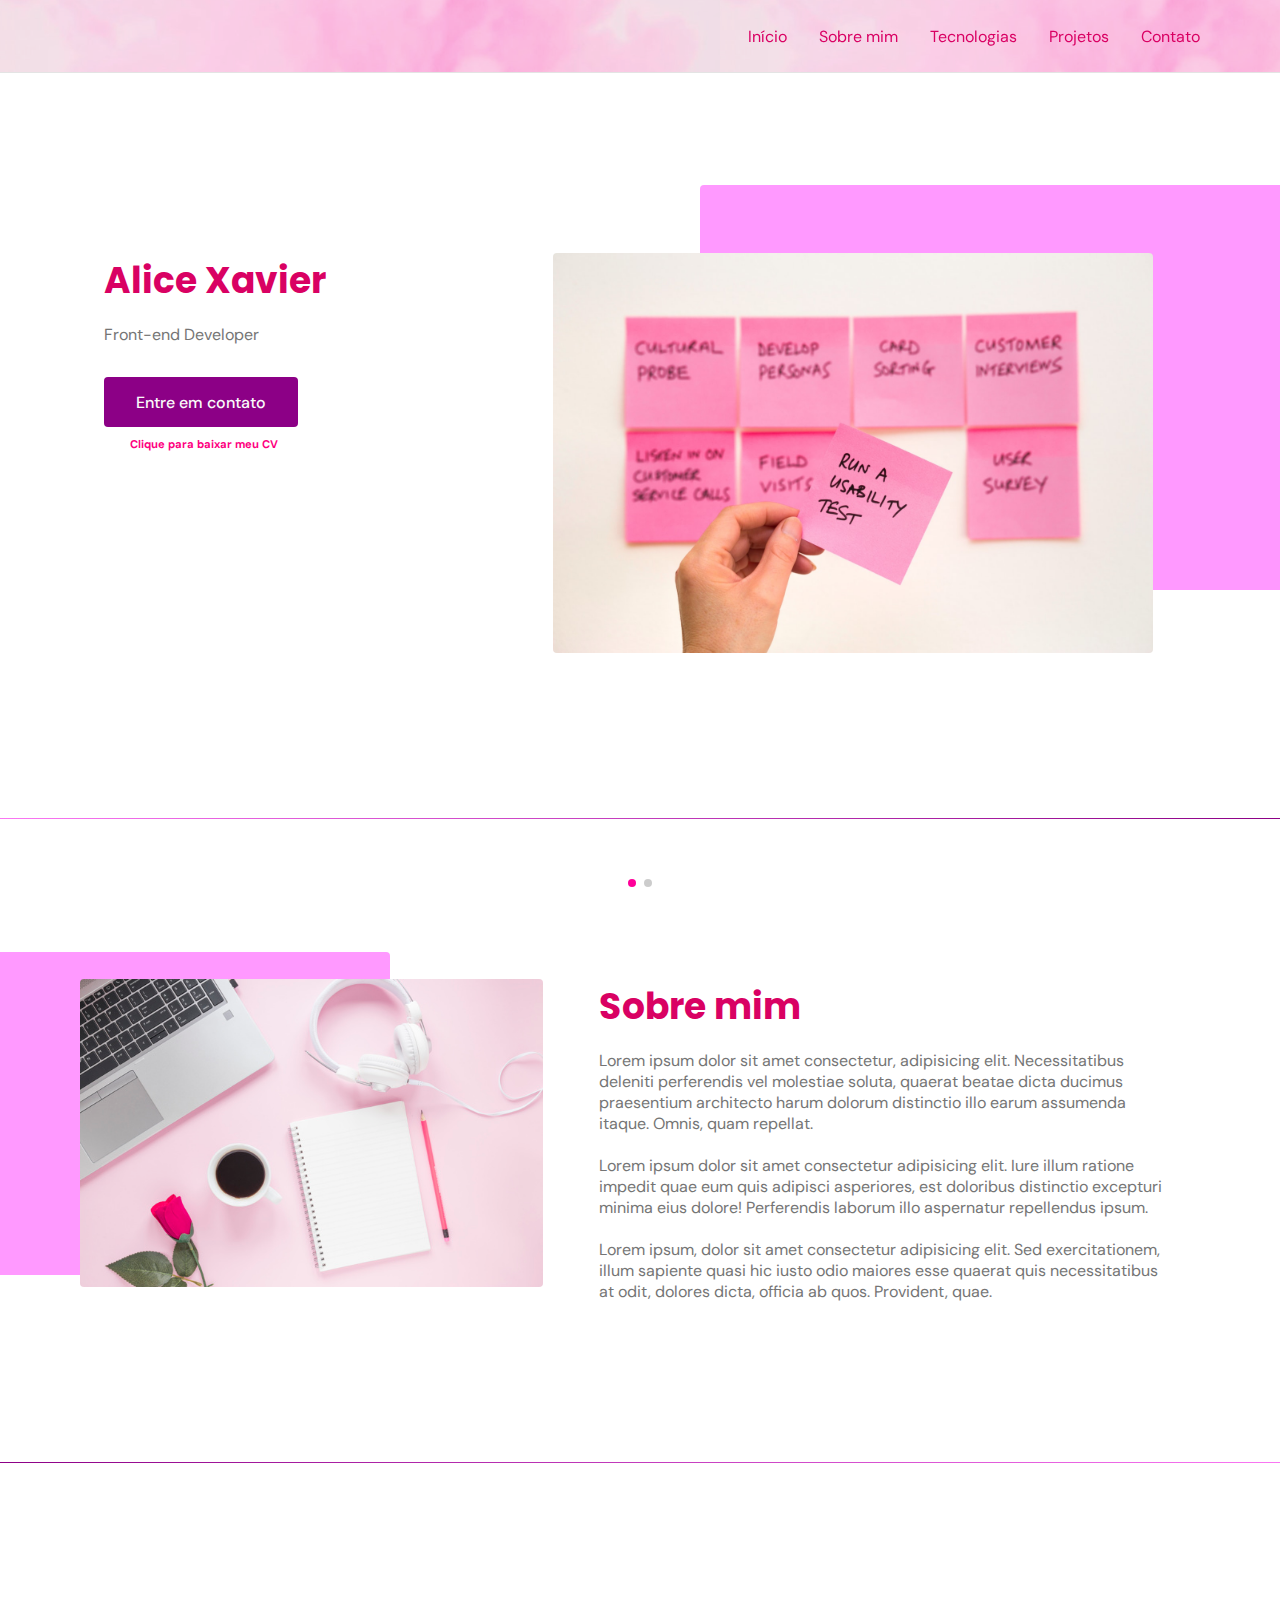
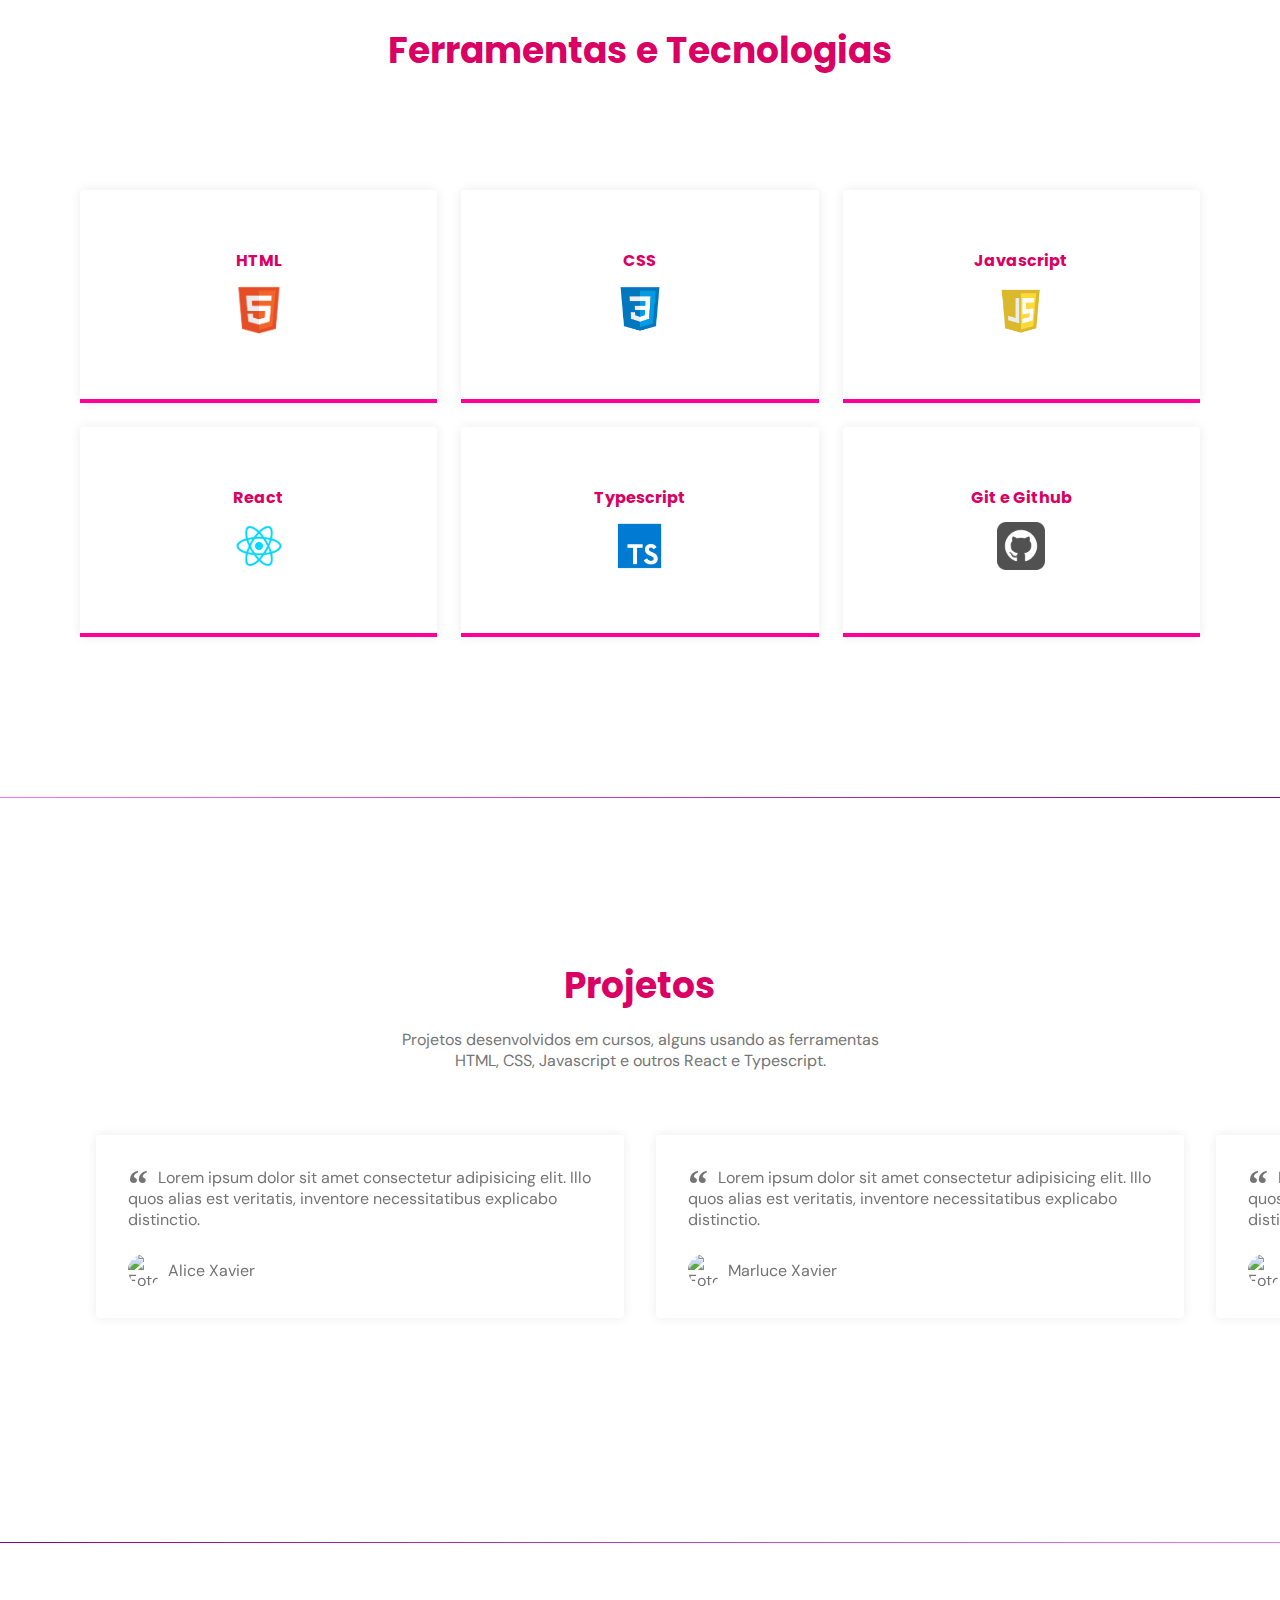
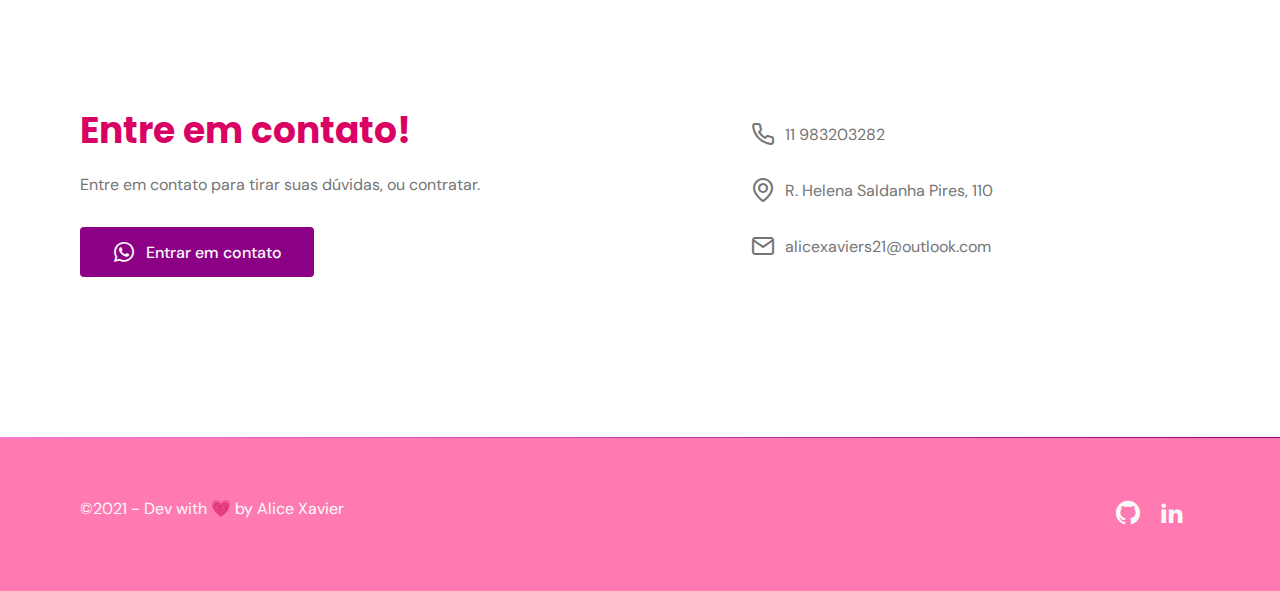
==== commit e49207e9: "settings" ====
--- a/index.html
+++ b/index.html
@@ -24,6 +24,8 @@
       href="https://fonts.googleapis.com/css2?family=DM+Sans:wght@400;500;700&family=Poppins:wght@400;500;700&display=swap"
       rel="stylesheet"
     />
+    <link rel="preconnect" href="https://fonts.googleapis.com" />
+    []
   </head>
   <body>
     <header id="header">
--- a/assets/styles/style.css
+++ b/assets/styles/style.css
@@ -280,10 +280,10 @@
 
 #home .text .cv {
   margin-left: 1rem;
-  color: var(--base-color);
+  color: var(--pink);
   font-size: 0.7rem;
   display: flex;
-  padding: 0.5rem;
+  padding: 0.6rem;
   font-weight: 700;
 }
 
